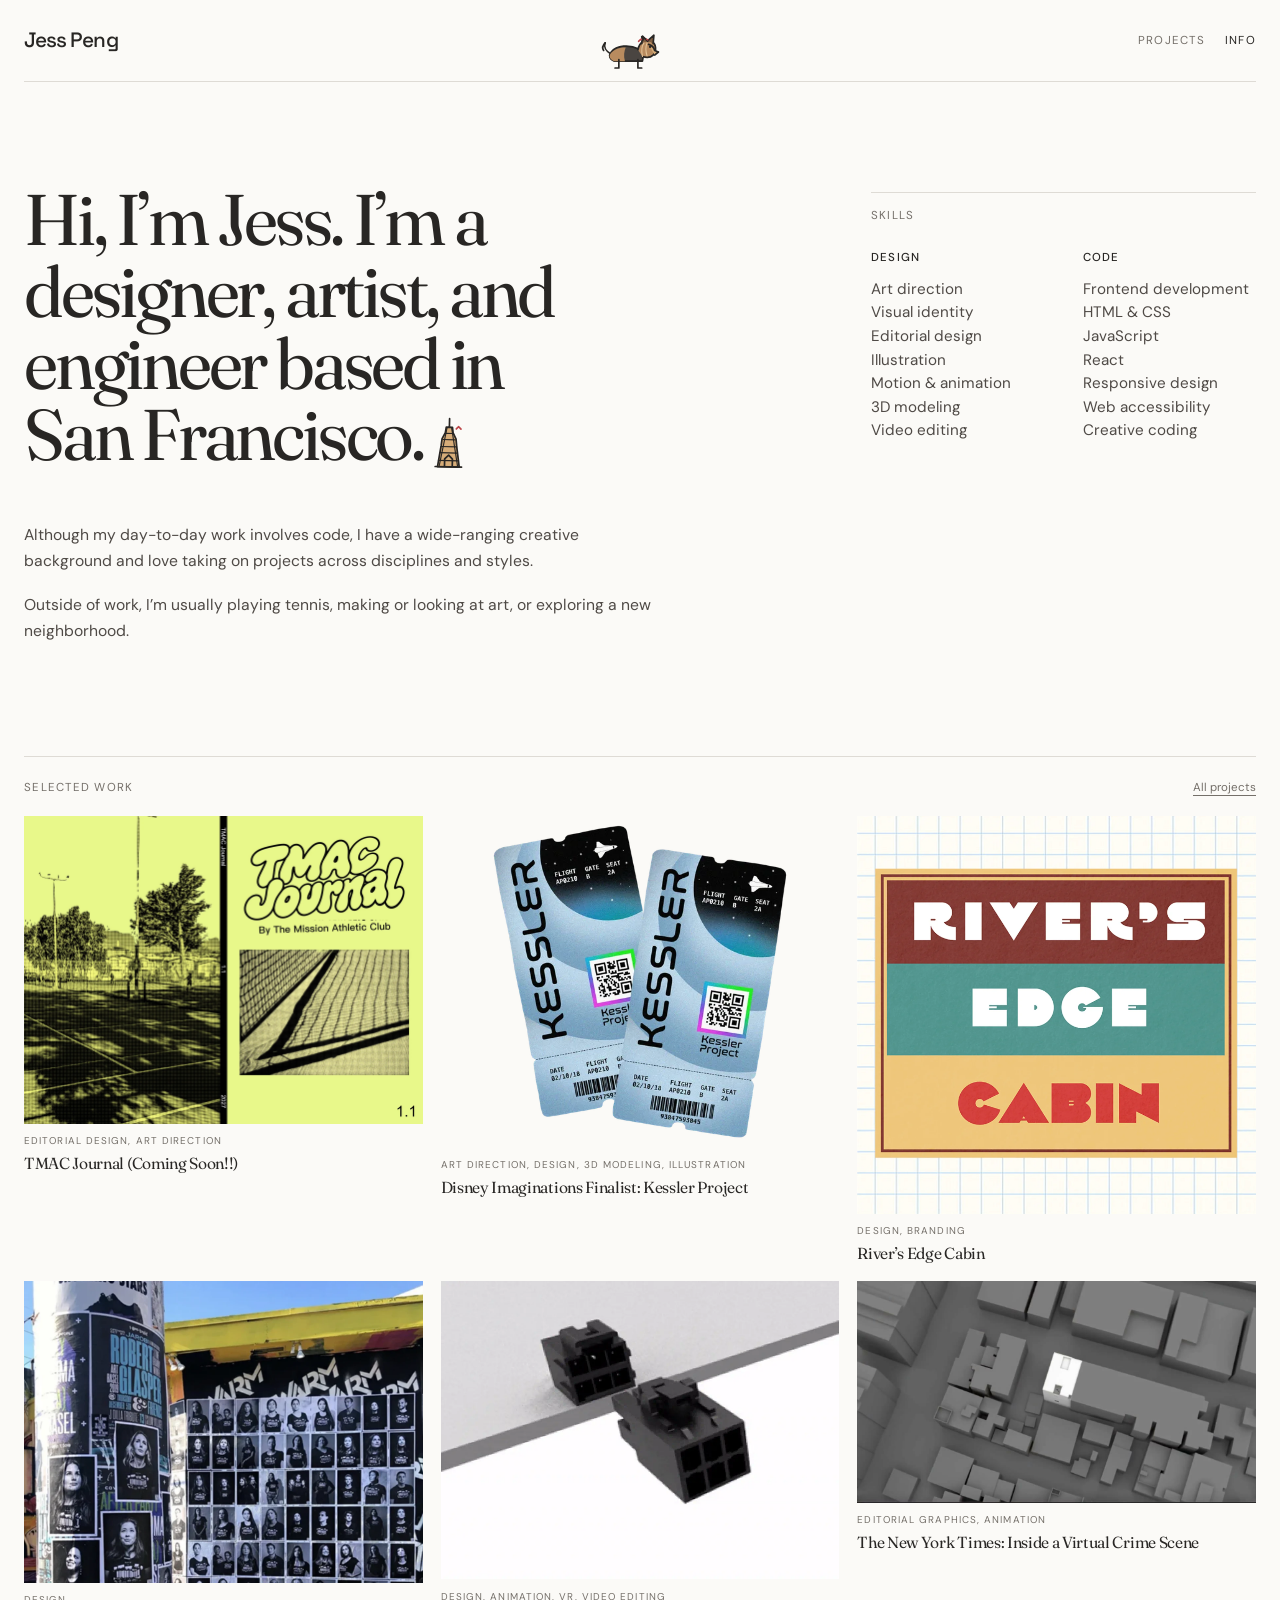
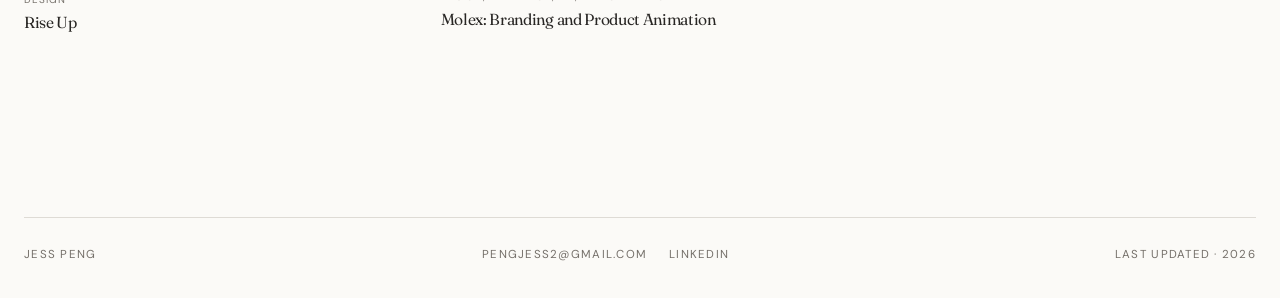
==== about/index.html @ 022e7a2c "Refine Yorkie motion and bio details" ====
<!doctype html>
<html lang="en">
  <head>
    <meta charset="UTF-8" />
    <meta name="viewport" content="width=device-width, initial-scale=1" />
    <meta name="description" content="A little more context on Jess Peng’s multidisciplinary design practice." />
    <meta name="theme-color" content="#fbfaf7" />
    <title>Info — Jess Peng</title>
    <link rel="preconnect" href="https://fonts.googleapis.com" />
    <link rel="preconnect" href="https://fonts.gstatic.com" crossorigin />
    <link
      href="https://fonts.googleapis.com/css2?family=DM+Sans:wght@400;500&amp;family=Fraunces:opsz,wght@9..144,300..600&amp;family=Space+Grotesk:wght@400;500&amp;display=swap"
      rel="stylesheet"
    />
    <link rel="stylesheet" href="../styles.css?v=4" />
    <script src="../script.js?v=12" defer></script>
  </head>
  <body class="about-page">
    <header class="site-header shell">
      <a class="wordmark" href="../" aria-label="Jess Peng, home">Jess Peng</a>
      <nav class="site-nav" aria-label="Primary navigation">
        <a href="../">Projects</a>
        <a href="./" aria-current="page">Info</a>
      </nav>
    </header>

    <main class="about-main shell">
      <section class="about-hero">
        <div class="about-copy">
          <h1>
            Hi, I’m Jess. I’m a designer, artist, and engineer based in
            <span class="location-lockup">San Francisco.<svg class="sf-tower-doodle" aria-hidden="true" viewBox="0 0 42 72" xmlns="http://www.w3.org/2000/svg">
              <g fill="none" stroke="#282624" stroke-width="2.2" stroke-linecap="round" stroke-linejoin="round">
                <path d="M21 2v10M17 13l-1 7-4 8-1 9-4 27h28l-4-27-1-9-4-8-1-7Z" fill="#d7ad79" />
                <path d="M16 21h10M13 29h16M11 38h20M10 46h22M8 56h26" stroke-width="1.45" />
                <path d="M18 14 9 64M24 14l9 50" stroke-width="1.45" />
                <path d="M16 63v-9l5-5 5 5v9" />
                <path d="M4 64h34" />
                <path d="m30 15 3-3 3 3" stroke="#bd4649" />
              </g>
            </svg></span>
          </h1>
          <div class="about-bio">
            <p>Although my day-to-day work involves code, I have a wide-ranging creative background and love taking on projects across disciplines and styles.</p>
            <p>Outside of work, I’m usually playing tennis, making or looking at art, or exploring a new neighborhood.</p>
          </div>
        </div>

        <aside class="about-skills" aria-labelledby="skills-title">
          <p class="eyebrow" id="skills-title">Skills</p>
          <div class="about-skills-grid">
            <section class="about-skill-group">
              <h2>Design</h2>
              <ul>
                <li>Art direction</li>
                <li>Visual identity</li>
                <li>Editorial design</li>
                <li>Illustration</li>
                <li>Motion &amp; animation</li>
                <li>3D modeling</li>
                <li>Video editing</li>
              </ul>
            </section>
            <section class="about-skill-group">
              <h2>Code</h2>
              <ul>
                <li>Frontend development</li>
                <li>HTML &amp; CSS</li>
                <li>JavaScript</li>
                <li>React</li>
                <li>Responsive design</li>
                <li>Web accessibility</li>
                <li>Creative coding</li>
              </ul>
            </section>
          </div>
        </aside>
      </section>

      <section class="more-work" aria-labelledby="selected-work-title">
        <div class="more-work-header">
          <p class="eyebrow" id="selected-work-title">Selected work</p>
          <a class="more-work-all" href="../">All projects</a>
        </div>
        <div class="project-grid project-grid-compact" data-project-grid data-base="../"></div>
      </section>
    </main>

    <footer class="site-footer shell">
      <p>Jess Peng</p>
      <nav aria-label="Contact links">
        <a href="mailto:pengjess2@gmail.com">pengjess2@gmail.com</a>
        <a href="https://www.linkedin.com/in/jess-peng" target="_blank" rel="noopener noreferrer">LinkedIn</a>
      </nav>
      <p class="updated">Last updated · <span id="last-updated">2026</span></p>
    </footer>
  </body>
</html>
---- styles.css ----
:root {
  --paper: #fbfaf7;
  --ink: #282624;
  --muted: #746f69;
  --line: #dedbd5;
  --red: #bd4649;
  --serif: "Fraunces", Georgia, serif;
  --sans: "DM Sans", Arial, sans-serif;
}

* { box-sizing: border-box; }

html { background: var(--paper); }

body {
  margin: 0;
  color: var(--ink);
  background: var(--paper);
  font-family: var(--sans);
  font-size: 16px;
  line-height: 1.5;
  -webkit-font-smoothing: antialiased;
}

a { color: inherit; }

.shell {
  width: min(100% - 48px, 1320px);
  margin-inline: auto;
}

.project-page .shell {
  width: min(100% - clamp(48px, 8vw, 112px), 1240px);
}

.site-header {
  min-height: 82px;
  display: flex;
  align-items: center;
  justify-content: flex-start;
  border-bottom: 1px solid var(--line);
}

.wordmark {
  display: inline-block;
  font-family: "Space Grotesk", var(--sans);
  font-size: 1.3rem;
  font-weight: 500;
  letter-spacing: -.045em;
  line-height: 1;
  text-decoration: none;
  transition: letter-spacing 280ms ease, transform 280ms ease;
}

.wordmark:hover,
.wordmark:focus-visible {
  letter-spacing: -.015em;
  transform: translateX(2px);
}

.section-label,
.eyebrow,
.project-type,
.site-footer {
  color: var(--muted);
  font-size: .72rem;
  letter-spacing: .11em;
  text-transform: uppercase;
}

.site-nav {
  display: flex;
  align-items: center;
  gap: 20px;
  flex: 0 0 auto;
}

.header-pup-track {
  position: relative;
  align-self: stretch;
  flex: 1 1 auto;
  min-width: 54px;
  margin-inline: 18px;
  overflow: hidden;
  pointer-events: none;
}

.header-pup {
  --pup-x: 0px;
  position: absolute;
  bottom: 5px;
  left: 0;
  width: 64px;
  height: 48px;
  transform: translate3d(var(--pup-x), 0, 0);
  transition: transform 860ms cubic-bezier(.22, .72, .26, 1);
  will-change: transform;
}

.header-pup-svg {
  display: block;
  width: 100%;
  height: 100%;
  overflow: visible;
  transform: scaleX(var(--pup-direction, 1));
  transform-origin: center;
  transition: transform 160ms ease;
}

.header-pup.is-walking .header-pup-svg {
  animation: pup-bob 150ms ease-in-out infinite alternate;
}

.header-pup.is-walking .pup-leg-front { animation: pup-step 105ms ease-in-out infinite alternate; }
.header-pup.is-walking .pup-leg-back { animation: pup-step 105ms ease-in-out infinite alternate-reverse; }

@keyframes pup-bob {
  from { translate: 0 0; }
  to { translate: 0 -2px; }
}

@keyframes pup-step {
  from { transform: rotate(-7deg); }
  to { transform: rotate(8deg); }
}

.site-nav a {
  color: var(--muted);
  font-size: .72rem;
  letter-spacing: .11em;
  text-decoration: none;
  text-transform: uppercase;
  transition: color 180ms ease;
}

.site-nav a:hover,
.site-nav a:focus-visible,
.site-nav a[aria-current="page"] { color: var(--ink); }

.page-intro {
  padding: 48px 0 20px;
}

.eyebrow { margin: 0; }

.project-grid {
  display: grid;
  grid-template-columns: repeat(auto-fit, minmax(min(100%, 320px), 1fr));
  gap: 26px;
  align-items: start;
}

.project-card {
  display: block;
  min-width: 0;
  text-decoration: none;
}

.project-card:focus-visible {
  outline: 2px solid var(--red);
  outline-offset: 6px;
}

.project-visual {
  overflow: hidden;
}

.project-visual svg,
.project-video,
.project-image {
  display: block;
  width: 100%;
  height: 100%;
}

.project-video,
.project-image { height: auto; object-fit: cover; }

.project-copy { padding-top: 14px; }

.project-type { margin: 0 0 6px; }

.project-copy h2 {
  margin: 0;
  font-family: var(--serif);
  font-size: clamp(1.25rem, 1.5vw, 1.5rem);
  font-weight: 400;
  font-variation-settings: "opsz" 44, "wght" 380;
  line-height: 1.1;
  letter-spacing: -.02em;
  transition: font-variation-settings 400ms cubic-bezier(.2, .8, .2, 1), letter-spacing 400ms ease;
}

.project-card-link:hover .project-copy h2,
.project-card-link:focus-visible .project-copy h2 {
  font-variation-settings: "opsz" 100, "wght" 500;
  letter-spacing: -.01em;
}

.nyt-card .project-image {
  filter: saturate(.82);
  transition: filter 300ms ease, transform 500ms cubic-bezier(.2, .8, .2, 1);
}

.nyt-card:hover .project-image {
  filter: saturate(1);
  transform: scale(1.018);
}

.kessler-card .project-image {
  object-fit: contain;
  filter: saturate(.9);
  transition: filter 300ms ease, transform 500ms cubic-bezier(.2, .8, .2, 1);
}

.kessler-card:hover .project-image {
  filter: saturate(1);
  transform: scale(1.018);
}

.rivers-edge-card .project-image,
.tmac-card .project-image { transition: transform 500ms cubic-bezier(.2, .8, .2, 1); }

.rivers-edge-card:hover .project-image { transform: scale(1.012); }

.back-link {
  display: inline-block;
  margin: 34px 0 52px;
  color: var(--muted);
  font-size: .78rem;
  text-decoration: none;
}

.back-link:hover { color: var(--red); }

.back-link-compact { margin: 24px 0 32px; }

.case-intro {
  display: grid;
  grid-template-columns: minmax(0, 2fr) minmax(220px, 1fr);
  gap: clamp(28px, 6vw, 84px);
  align-items: start;
  max-width: 1120px;
  margin-bottom: 28px;
}

.case-intro-simple {
  grid-template-columns: 1fr;
  max-width: 920px;
}

.case-intro-compact {
  grid-template-columns: minmax(240px, .8fr) minmax(0, 1.2fr);
  gap: clamp(28px, 4vw, 64px);
  max-width: none;
  margin-bottom: 18px;
}

.case-intro-compact .case-details {
  display: grid;
  grid-template-columns: minmax(0, 1fr) auto;
  gap: clamp(24px, 4vw, 64px);
  align-items: start;
}

.case-intro-compact .case-meta { margin-top: 0; }

.case-intro .eyebrow { margin-bottom: 14px; }

.case-intro h1 {
  max-width: 30ch;
  margin: 0;
  font-family: var(--serif);
  font-size: 1rem;
  font-weight: 400;
  font-variation-settings: "opsz" 48, "wght" 380;
  letter-spacing: -.02em;
  line-height: 1.15;
  transition: font-variation-settings 500ms cubic-bezier(.2, .8, .2, 1), letter-spacing 500ms ease;
}

.case-intro:hover h1 {
  font-variation-settings: "opsz" 100, "wght" 480;
  letter-spacing: -.01em;
}

.case-summary {
  margin: 0;
  color: #5e5954;
  font-size: 1rem;
  line-height: 1.55;
}

.case-summary-group {
  display: grid;
  gap: 11px;
}

.case-summary-group p { margin: 0; }

.case-meta {
  display: flex;
  gap: 32px;
  margin: 20px 0 0;
}

.case-meta div { display: grid; gap: 3px; }

.case-meta dt {
  color: var(--muted);
  font-size: .66rem;
  letter-spacing: .1em;
  text-transform: uppercase;
}

.case-meta dd { margin: 0; font-size: .86rem; }

.case-hero {
  margin: 0;
  overflow: hidden;
  border: 1px solid var(--line);
  border-radius: 0;
}

.case-hero img,
.case-media img,
.case-media video {
  display: block;
  width: 100%;
  height: 100%;
  object-fit: cover;
}

.case-contribution,
.case-tools {
  color: #5e5954;
  font-size: .82rem;
  line-height: 1.5;
}

.case-contribution span {
  color: var(--ink);
  font-weight: 500;
  text-decoration: underline;
  text-underline-offset: 4px;
}

.case-tools span {
  margin-right: 10px;
  color: var(--ink);
  font-size: inherit;
  font-weight: 500;
}

.external-link {
  font-size: .82rem;
  font-weight: 500;
  text-underline-offset: 5px;
}

.case-media-grid {
  display: grid;
  grid-template-columns: 1.4fr .6fr;
  gap: 18px;
}

.case-hero + .case-media-grid { margin-top: 18px; }
.case-hero + .case-gallery { margin-top: 18px; }

.case-gallery {
  display: grid;
  grid-template-columns: repeat(12, minmax(0, 1fr));
  gap: 14px;
}

.case-media {
  min-height: 280px;
  margin: 0;
  overflow: hidden;
  border: 1px solid var(--line);
  border-radius: 0;
  background: #ececeb;
}

.case-media-wide { grid-column: 1 / -1; aspect-ratio: 16 / 7; }
.case-media-animation { aspect-ratio: 16 / 9; }
.case-media-scene { aspect-ratio: 4 / 3; }
.case-media-scene-wide { grid-column: 1 / -1; aspect-ratio: 4 / 3; }
.case-media-portrait { aspect-ratio: 3 / 4; }
.case-gallery-item { grid-column: span 6; min-height: 0; aspect-ratio: 4 / 3; }
.case-gallery-ticket,
.case-gallery-stars { grid-column: span 6; aspect-ratio: 4 / 3; }
.case-gallery-wide { grid-column: 1 / -1; aspect-ratio: 16 / 9; }
.case-gallery-ticket,
.case-gallery-stars { border-color: transparent; background: transparent; }
.case-gallery-ticket img,
.case-gallery-stars img { object-fit: contain; padding: clamp(12px, 2vw, 28px); }

.river-gallery .case-media {
  min-height: 0;
  aspect-ratio: auto;
  border-color: transparent;
  background: transparent;
}

.river-gallery .case-media img {
  height: auto;
  object-fit: contain;
}

.river-gallery .river-gallery-wide { grid-column: 1 / -1; }

.rise-up-gallery .case-media {
  min-height: 0;
  aspect-ratio: auto;
}

.rise-up-gallery .case-media img {
  height: auto;
  object-fit: contain;
}

.rise-up-gallery .rise-up-art { grid-column: span 5; }
.rise-up-gallery .rise-up-street { grid-column: span 7; }
.rise-up-gallery .rise-up-half {
  grid-column: span 6;
  aspect-ratio: 16 / 9;
}

.rise-up-gallery .rise-up-half img {
  height: 100%;
  object-fit: cover;
}
.rise-up-gallery .rise-up-wide { grid-column: 1 / -1; }

.molex-gallery .case-media {
  min-height: 0;
  align-self: start;
  aspect-ratio: auto;
  background: transparent;
}

.molex-gallery .case-media img,
.molex-gallery .case-media video {
  height: auto;
  object-fit: contain;
}

.molex-gallery .molex-wide { grid-column: 1 / -1; }
.molex-gallery .molex-card { grid-column: span 5; }
.molex-gallery .molex-datasheet { grid-column: span 7; }

.more-work {
  margin-top: clamp(68px, 9vw, 112px);
  padding-top: 22px;
  border-top: 1px solid var(--line);
}

.more-work-header {
  display: flex;
  align-items: baseline;
  justify-content: space-between;
  gap: 24px;
  margin-bottom: 20px;
}

.more-work-all {
  color: var(--muted);
  font-size: .72rem;
  text-underline-offset: 4px;
}

.project-grid-compact {
  grid-template-columns: repeat(3, minmax(0, 1fr));
  gap: 18px;
}

.project-grid-compact .project-copy { padding-top: 10px; }
.project-grid-compact .project-type { margin-bottom: 5px; font-size: .62rem; }

.project-grid-compact .project-copy h2 {
  font-size: clamp(1rem, 1.25vw, 1.2rem);
  line-height: 1.15;
}

.about-main {
  min-height: calc(100svh - 180px);
  padding-block: clamp(56px, 8vw, 112px);
}

.about-hero {
  width: 100%;
  display: grid;
  grid-template-columns: minmax(0, 1.45fr) minmax(350px, .75fr);
  align-items: start;
  gap: clamp(56px, 8vw, 128px);
}

.about-copy h1 {
  max-width: 14ch;
  margin: 0;
  font-family: var(--serif);
  font-size: clamp(3.2rem, 5.6vw, 5.8rem);
  font-weight: 400;
  letter-spacing: -.045em;
  line-height: 1;
}

.location-lockup {
  display: inline-flex;
  align-items: flex-end;
  gap: .12em;
  white-space: nowrap;
}

.sf-tower-doodle {
  width: .5em;
  height: .78em;
  flex: 0 0 auto;
  overflow: visible;
  transform: translateY(.03em) rotate(1.5deg);
}

.about-bio {
  max-width: 58ch;
  margin-top: clamp(34px, 4vw, 52px);
  color: #4f4a46;
  font-size: clamp(.98rem, 1.15vw, 1.08rem);
  line-height: 1.65;
}

.about-bio p { margin: 0; }
.about-bio p + p { margin-top: 18px; }

.about-skills {
  padding-top: 8px;
}

.about-skills > .eyebrow {
  margin: 0 0 24px;
  padding-top: 14px;
  border-top: 1px solid var(--line);
}

.about-skills-grid {
  display: grid;
  grid-template-columns: repeat(2, minmax(0, 1fr));
  gap: clamp(24px, 3vw, 44px);
}

.about-skill-group h2 {
  margin: 0 0 12px;
  font-family: var(--sans);
  font-size: .72rem;
  font-weight: 500;
  letter-spacing: .11em;
  text-transform: uppercase;
}

.about-skill-group ul {
  margin: 0;
  padding: 0;
  list-style: none;
  color: #4f4a46;
  font-size: .95rem;
  line-height: 1.55;
}

.site-footer {
  display: grid;
  grid-template-columns: auto 1fr auto;
  align-items: center;
  gap: 24px;
  margin-top: 84px;
  padding: 28px 0 34px;
  border-top: 1px solid var(--line);
}

.site-footer p { margin: 0; }
.site-footer nav { display: flex; gap: 22px; justify-self: center; }
.site-footer a { text-decoration: none; }
.site-footer a:hover { color: var(--red); }
.updated { justify-self: end; white-space: nowrap; }

@media (min-width: 1100px) {
  .project-grid { grid-template-columns: repeat(3, minmax(0, 1fr)); }
}

@media (max-width: 1099px) and (min-width: 700px) {
  .project-grid { grid-template-columns: repeat(2, minmax(0, 1fr)); }
}

@media (max-width: 900px) {
  .about-hero { grid-template-columns: 1fr; }
  .about-copy h1 { max-width: 15ch; }
  .about-skills { max-width: 560px; }
}

@media (max-width: 699px) {
  .shell { width: min(100% - 28px, 1320px); }
  .project-page .shell { width: min(100% - 28px, 1240px); }
  .site-header { min-height: 66px; }
  .site-nav { gap: 14px; }
  .header-pup-track {
    min-width: 38px;
    margin-inline: 10px;
  }
  .header-pup {
    bottom: 3px;
    width: 50px;
    height: 40px;
  }
  .page-intro { padding-top: 34px; }
  .project-grid { grid-template-columns: 1fr; gap: 34px; }
  .project-grid-compact { gap: 30px; }
  .project-copy { padding-top: 16px; }
  .site-footer {
    grid-template-columns: 1fr;
    margin-top: 56px;
    row-gap: 14px;
  }
  .site-footer nav { justify-self: start; flex-wrap: wrap; gap: 12px 18px; }
  .updated { grid-column: 1; justify-self: start; }

  .back-link { margin: 26px 0 38px; }
  .case-intro { grid-template-columns: 1fr; gap: 24px; margin-bottom: 24px; }
  .case-intro-compact .case-details { grid-template-columns: 1fr; gap: 16px; }
  .case-media-grid { grid-template-columns: 1fr; }
  .case-gallery { grid-template-columns: 1fr; }
  .case-gallery-item,
  .case-gallery-ticket,
  .case-gallery-stars,
  .case-gallery-wide { grid-column: 1; }
  .rise-up-gallery .rise-up-art,
  .rise-up-gallery .rise-up-street,
  .rise-up-gallery .rise-up-half,
  .rise-up-gallery .rise-up-wide { grid-column: 1; }
  .molex-gallery .molex-wide,
  .molex-gallery .molex-card,
  .molex-gallery .molex-datasheet { grid-column: 1; }
  .case-gallery-ticket,
  .case-gallery-stars { aspect-ratio: 4 / 3; }
  .case-gallery-wide { aspect-ratio: 16 / 9; }
  .case-media-wide { grid-column: auto; aspect-ratio: 16 / 9; }
  .case-media-animation { aspect-ratio: 16 / 9; }
  .case-media-scene { aspect-ratio: 4 / 3; }
  .case-media-scene-wide { grid-column: auto; aspect-ratio: 4 / 3; }
  .case-media-portrait { aspect-ratio: 3 / 4; }

  .about-main { padding-block: 48px 72px; }
  .about-copy h1 {
    max-width: none;
    font-size: clamp(2.75rem, 12vw, 4.4rem);
    line-height: 1;
  }
  .about-bio { margin-top: 28px; }
  .about-skills { padding-top: 4px; }
  .about-skills-grid { gap: 24px; }
  .about-skill-group ul { font-size: .9rem; }
}

@media (prefers-reduced-motion: reduce) {
  *, *::before, *::after {
    scroll-behavior: auto !important;
    transition-duration: .01ms !important;
    animation-duration: .01ms !important;
    animation-iteration-count: 1 !important;
  }

  .header-pup,
  .header-pup-svg {
    transition: none;
  }

  .header-pup.is-walking .header-pup-svg,
  .header-pup.is-walking .pup-leg-front,
  .header-pup.is-walking .pup-leg-back {
    animation: none;
  }
}
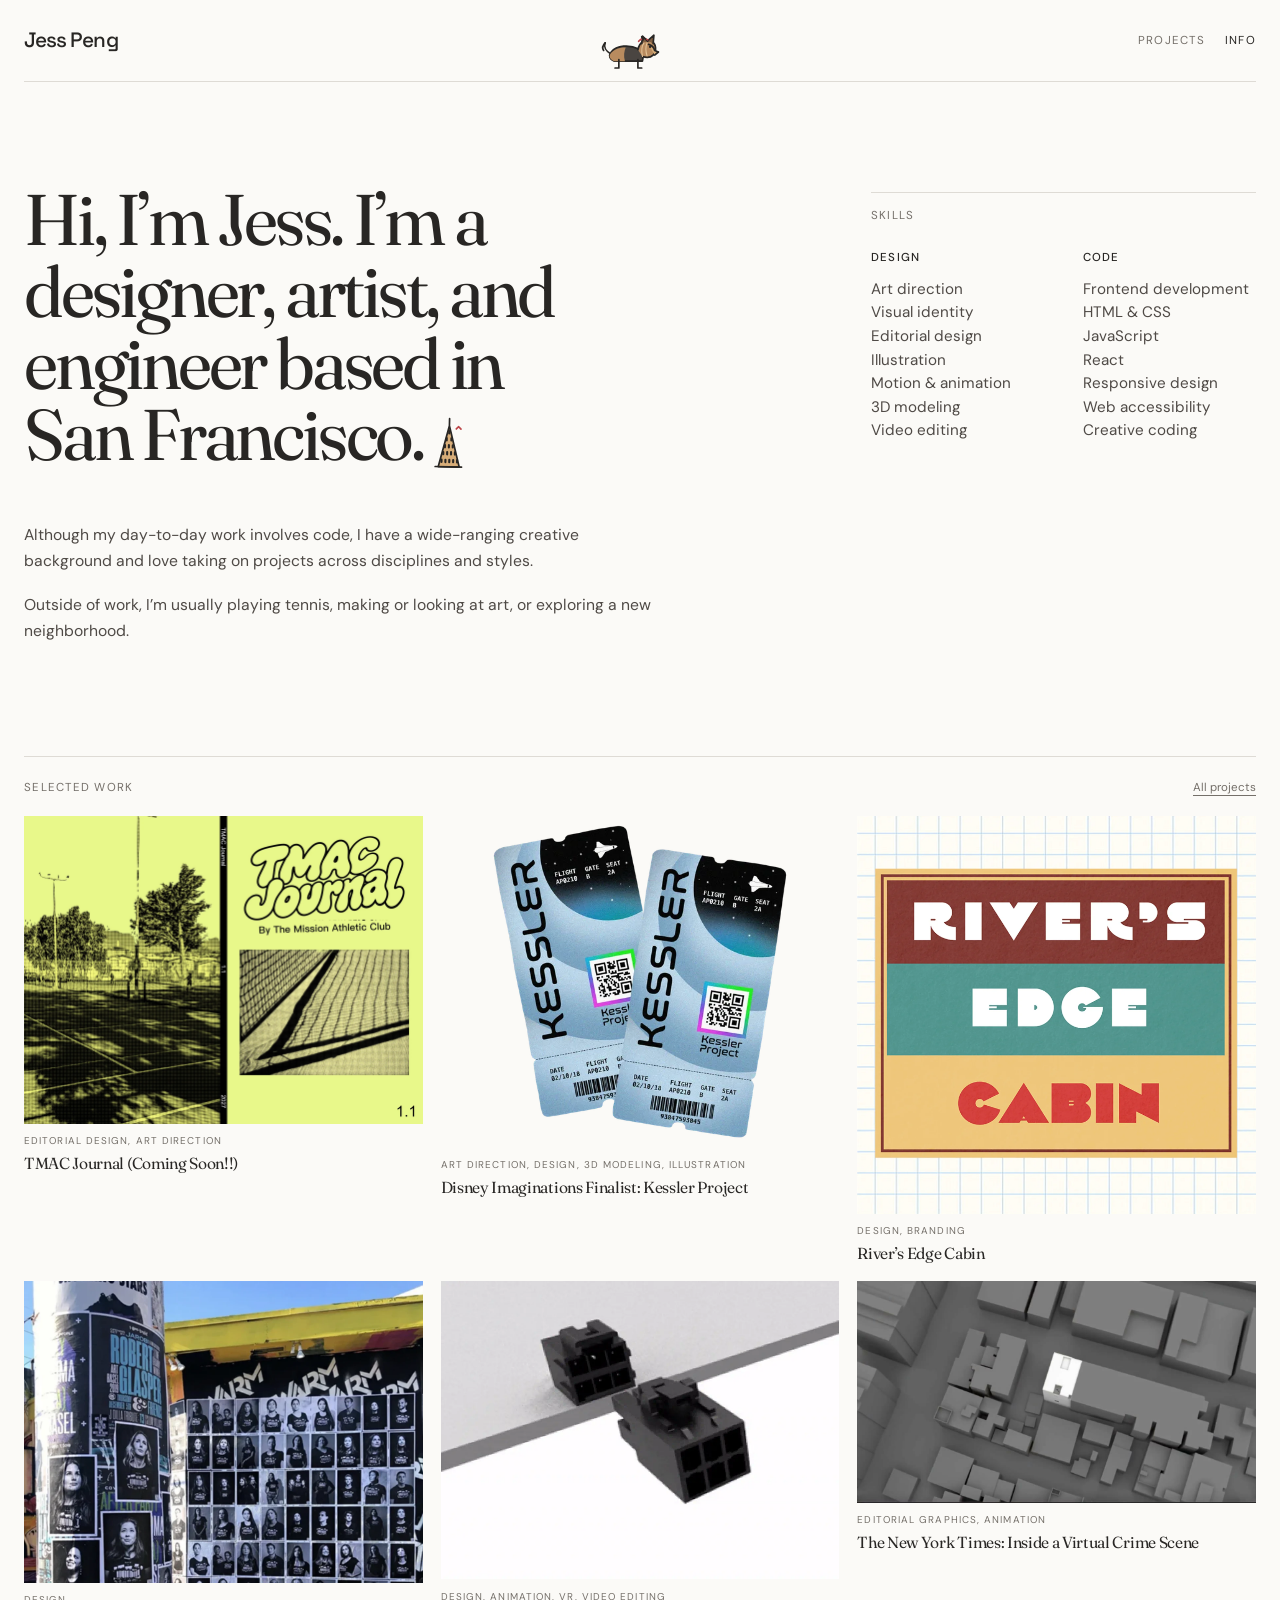
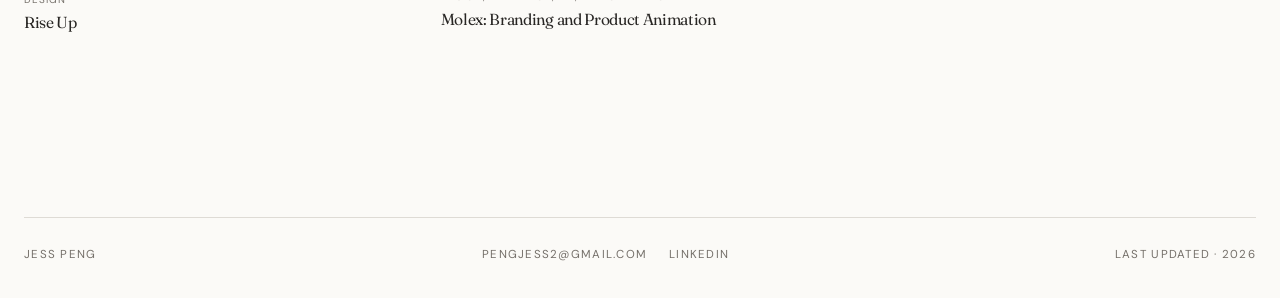
==== commit fe8e7ae4: "Simplify San Francisco tower doodle" ====
--- a/about/index.html
+++ b/about/index.html
@@ -31,10 +31,8 @@
             Hi, I’m Jess. I’m a designer, artist, and engineer based in
             <span class="location-lockup">San Francisco.<svg class="sf-tower-doodle" aria-hidden="true" viewBox="0 0 42 72" xmlns="http://www.w3.org/2000/svg">
               <g fill="none" stroke="#282624" stroke-width="2.2" stroke-linecap="round" stroke-linejoin="round">
-                <path d="M21 2v10M17 13l-1 7-4 8-1 9-4 27h28l-4-27-1-9-4-8-1-7Z" fill="#d7ad79" />
-                <path d="M16 21h10M13 29h16M11 38h20M10 46h22M8 56h26" stroke-width="1.45" />
-                <path d="M18 14 9 64M24 14l9 50" stroke-width="1.45" />
-                <path d="M16 63v-9l5-5 5 5v9" />
+                <path d="M21 2v10M21 11 8 64h27L21 11Z" fill="#d7ad79" />
+                <path d="M21 18v3M18 27v3M24 27v3M16 36v3M21 36v3M26 36v3M14 45v3M19 45v3M24 45v3M29 45v3M12 55v3M17 55v3M22 55v3M27 55v3M32 55v3" stroke-width="2.7" />
                 <path d="M4 64h34" />
                 <path d="m30 15 3-3 3 3" stroke="#bd4649" />
               </g>
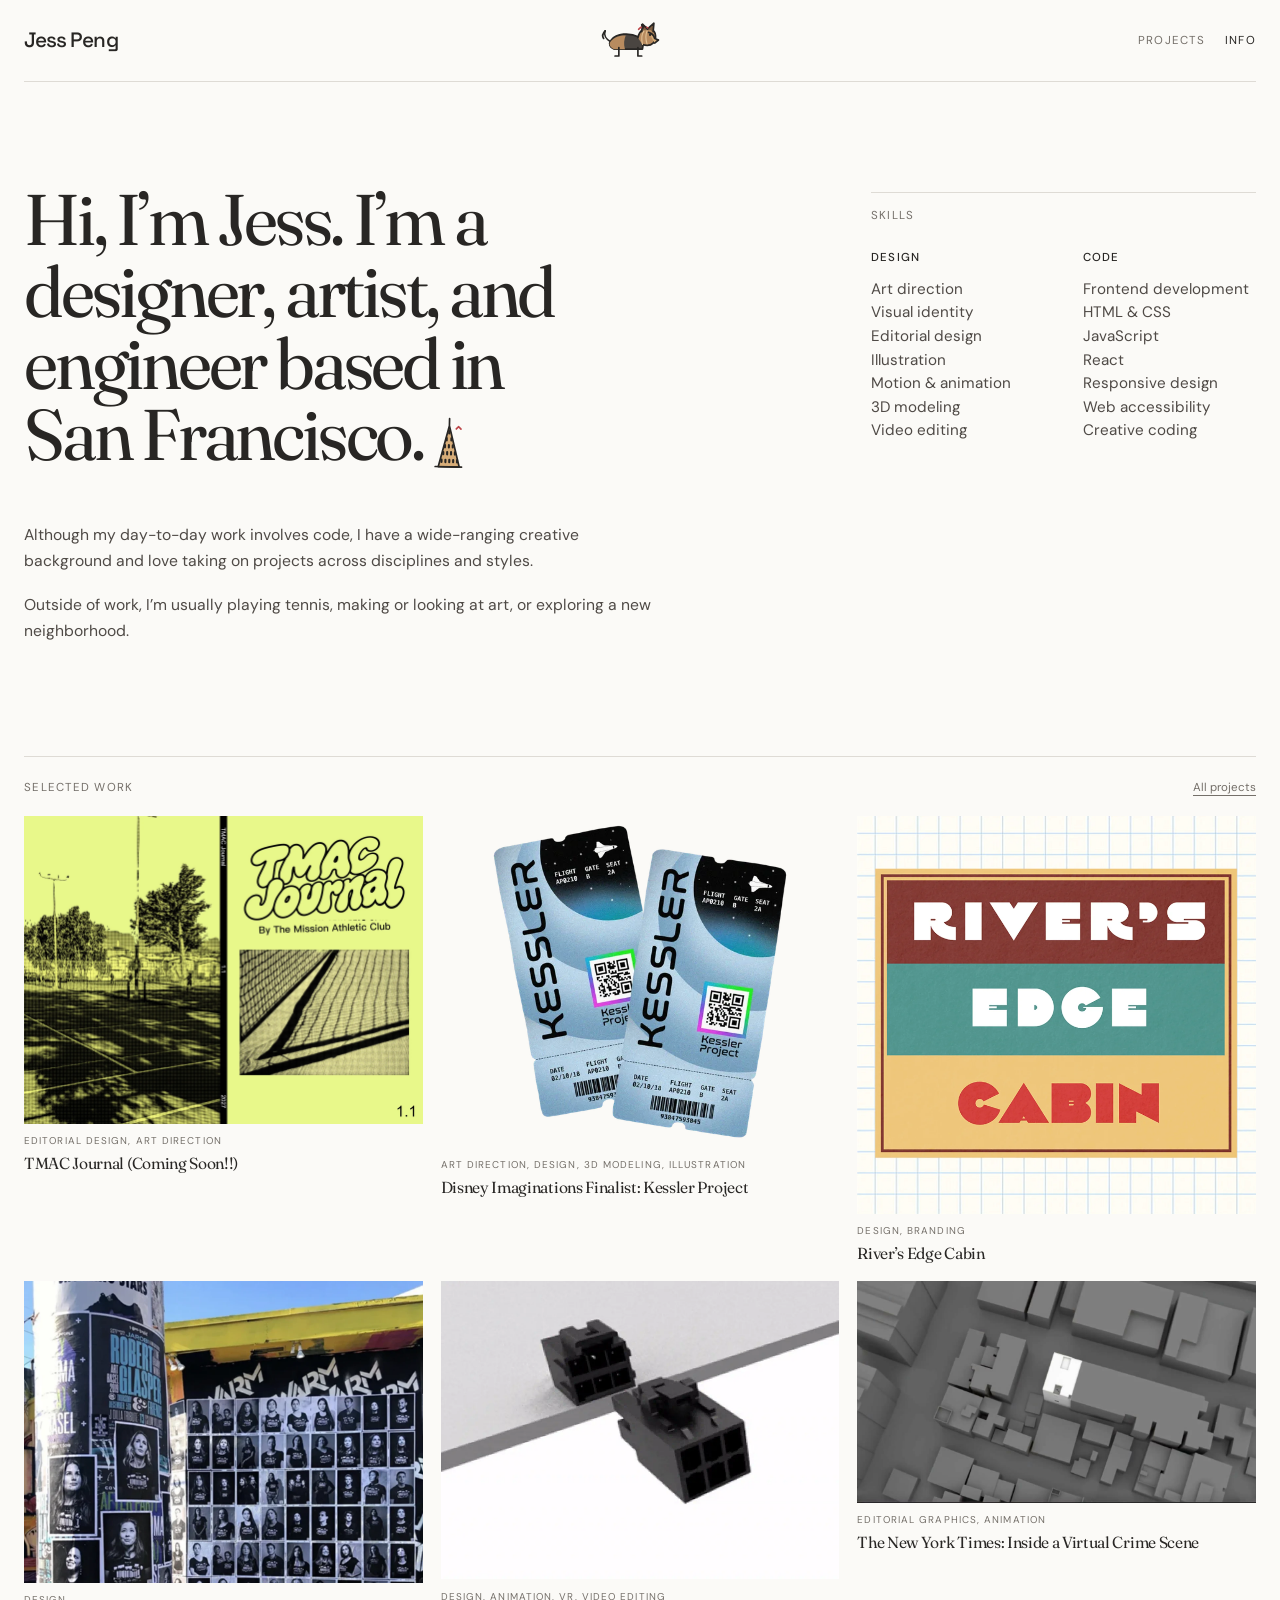
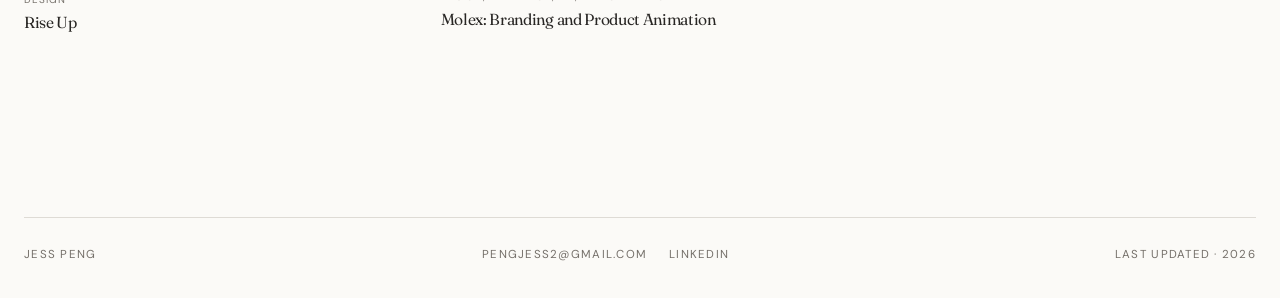
==== commit 8d7edf1c: "Center Yorkie in site header" ====
--- a/about/index.html
+++ b/about/index.html
@@ -12,7 +12,7 @@
       href="https://fonts.googleapis.com/css2?family=DM+Sans:wght@400;500&amp;family=Fraunces:opsz,wght@9..144,300..600&amp;family=Space+Grotesk:wght@400;500&amp;display=swap"
       rel="stylesheet"
     />
-    <link rel="stylesheet" href="../styles.css?v=4" />
+    <link rel="stylesheet" href="../styles.css?v=5" />
     <script src="../script.js?v=12" defer></script>
   </head>
   <body class="about-page">
--- a/styles.css
+++ b/styles.css
@@ -88,7 +88,7 @@
 .header-pup {
   --pup-x: 0px;
   position: absolute;
-  bottom: 5px;
+  bottom: 17px;
   left: 0;
   width: 64px;
   height: 48px;
@@ -606,7 +606,7 @@
     margin-inline: 10px;
   }
   .header-pup {
-    bottom: 3px;
+    bottom: 15px;
     width: 50px;
     height: 40px;
   }
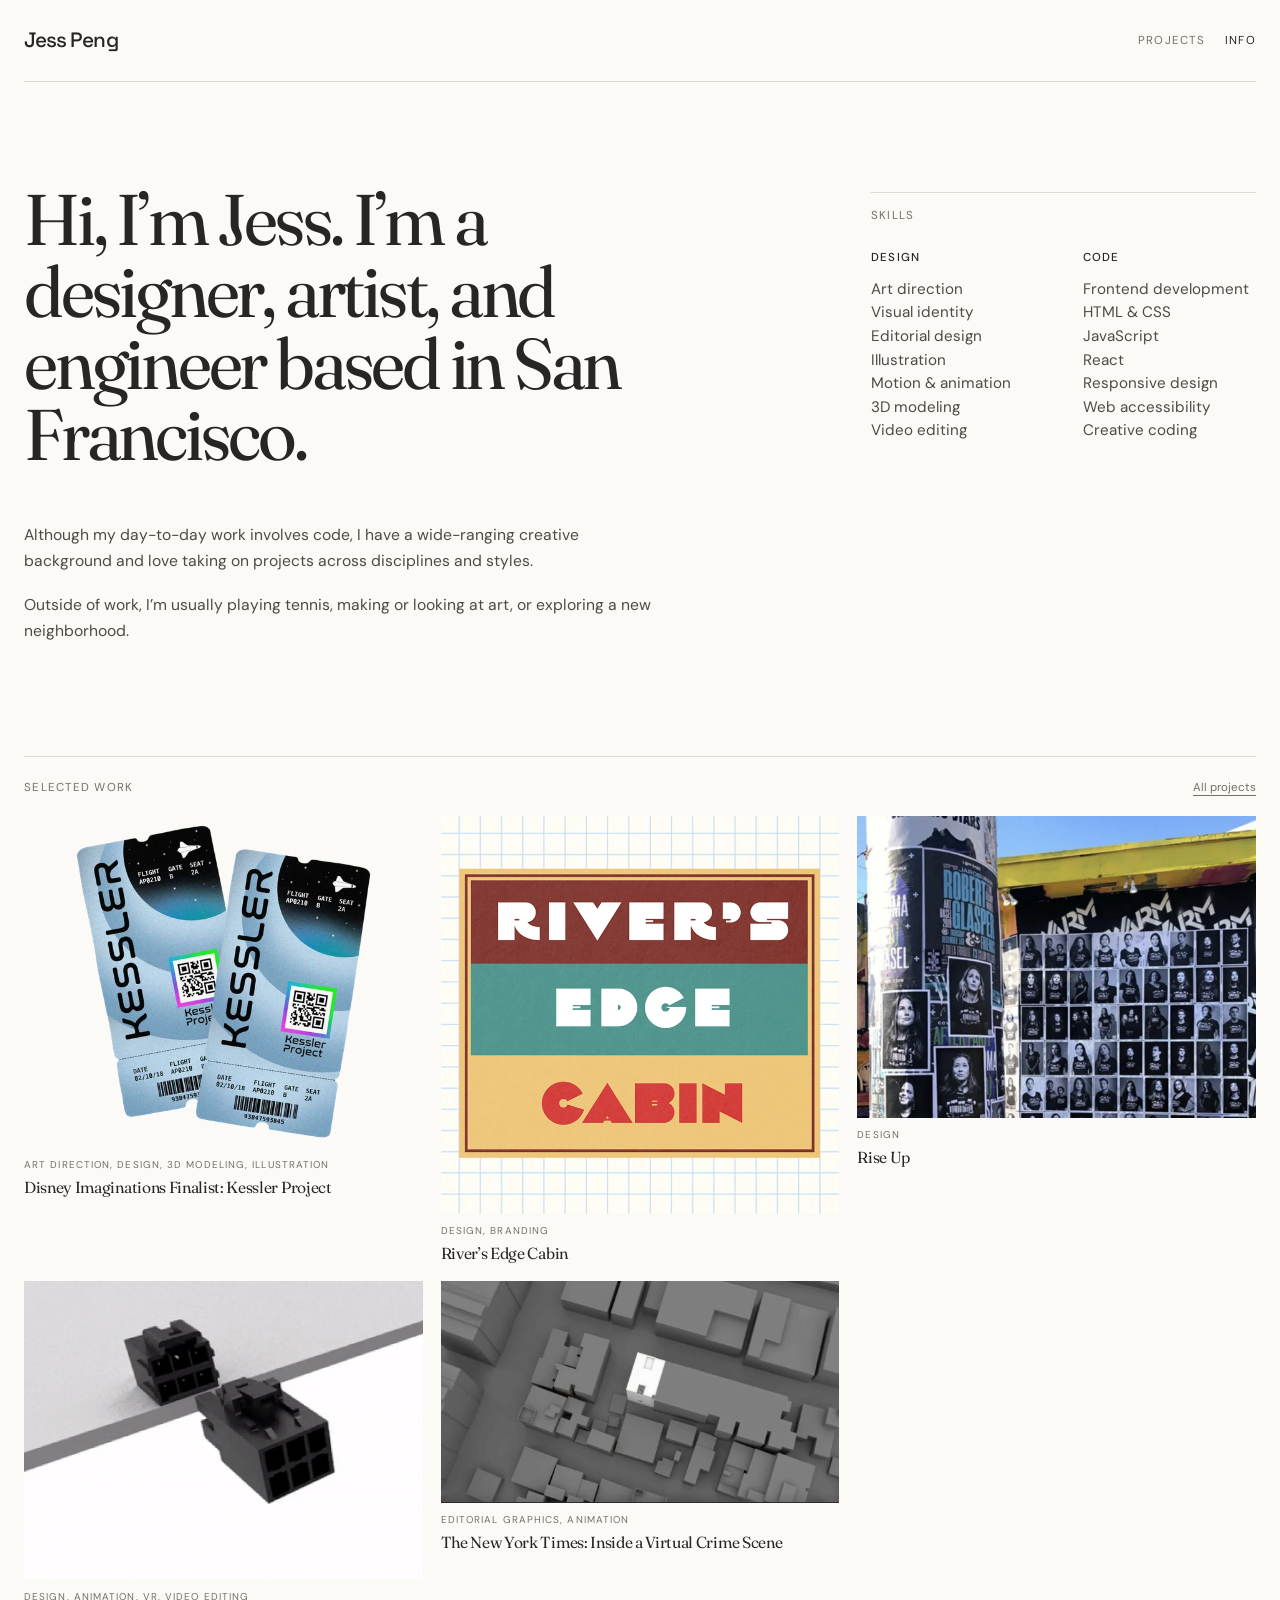
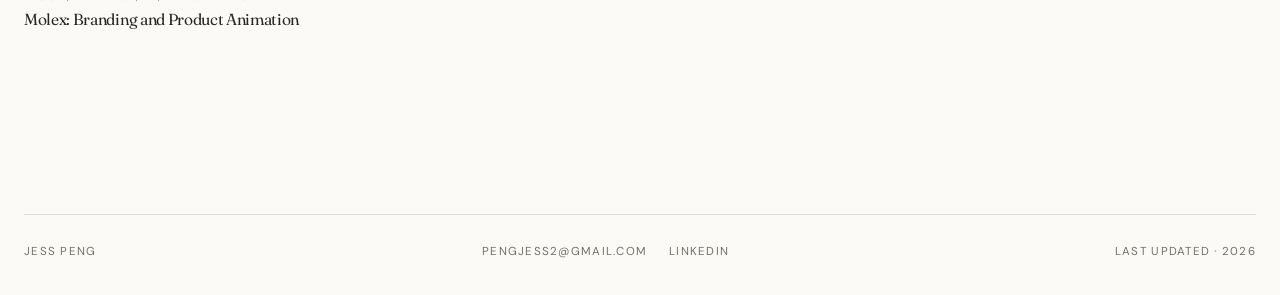
==== commit c46b850a: "Remove decorative illustrations and TMAC entry" ====
--- a/about/index.html
+++ b/about/index.html
@@ -12,8 +12,8 @@
       href="https://fonts.googleapis.com/css2?family=DM+Sans:wght@400;500&amp;family=Fraunces:opsz,wght@9..144,300..600&amp;family=Space+Grotesk:wght@400;500&amp;display=swap"
       rel="stylesheet"
     />
-    <link rel="stylesheet" href="../styles.css?v=5" />
-    <script src="../script.js?v=12" defer></script>
+    <link rel="stylesheet" href="../styles.css?v=6" />
+    <script src="../script.js?v=13" defer></script>
   </head>
   <body class="about-page">
     <header class="site-header shell">
@@ -27,17 +27,7 @@
     <main class="about-main shell">
       <section class="about-hero">
         <div class="about-copy">
-          <h1>
-            Hi, I’m Jess. I’m a designer, artist, and engineer based in
-            <span class="location-lockup">San Francisco.<svg class="sf-tower-doodle" aria-hidden="true" viewBox="0 0 42 72" xmlns="http://www.w3.org/2000/svg">
-              <g fill="none" stroke="#282624" stroke-width="2.2" stroke-linecap="round" stroke-linejoin="round">
-                <path d="M21 2v10M21 11 8 64h27L21 11Z" fill="#d7ad79" />
-                <path d="M21 18v3M18 27v3M24 27v3M16 36v3M21 36v3M26 36v3M14 45v3M19 45v3M24 45v3M29 45v3M12 55v3M17 55v3M22 55v3M27 55v3M32 55v3" stroke-width="2.7" />
-                <path d="M4 64h34" />
-                <path d="m30 15 3-3 3 3" stroke="#bd4649" />
-              </g>
-            </svg></span>
-          </h1>
+          <h1>Hi, I’m Jess. I’m a designer, artist, and engineer based in San Francisco.</h1>
           <div class="about-bio">
             <p>Although my day-to-day work involves code, I have a wide-ranging creative background and love taking on projects across disciplines and styles.</p>
             <p>Outside of work, I’m usually playing tennis, making or looking at art, or exploring a new neighborhood.</p>
--- a/styles.css
+++ b/styles.css
@@ -37,7 +37,7 @@
   min-height: 82px;
   display: flex;
   align-items: center;
-  justify-content: flex-start;
+  justify-content: space-between;
   border-bottom: 1px solid var(--line);
 }
 
@@ -72,56 +72,6 @@
   display: flex;
   align-items: center;
   gap: 20px;
-  flex: 0 0 auto;
-}
-
-.header-pup-track {
-  position: relative;
-  align-self: stretch;
-  flex: 1 1 auto;
-  min-width: 54px;
-  margin-inline: 18px;
-  overflow: hidden;
-  pointer-events: none;
-}
-
-.header-pup {
-  --pup-x: 0px;
-  position: absolute;
-  bottom: 17px;
-  left: 0;
-  width: 64px;
-  height: 48px;
-  transform: translate3d(var(--pup-x), 0, 0);
-  transition: transform 860ms cubic-bezier(.22, .72, .26, 1);
-  will-change: transform;
-}
-
-.header-pup-svg {
-  display: block;
-  width: 100%;
-  height: 100%;
-  overflow: visible;
-  transform: scaleX(var(--pup-direction, 1));
-  transform-origin: center;
-  transition: transform 160ms ease;
-}
-
-.header-pup.is-walking .header-pup-svg {
-  animation: pup-bob 150ms ease-in-out infinite alternate;
-}
-
-.header-pup.is-walking .pup-leg-front { animation: pup-step 105ms ease-in-out infinite alternate; }
-.header-pup.is-walking .pup-leg-back { animation: pup-step 105ms ease-in-out infinite alternate-reverse; }
-
-@keyframes pup-bob {
-  from { translate: 0 0; }
-  to { translate: 0 -2px; }
-}
-
-@keyframes pup-step {
-  from { transform: rotate(-7deg); }
-  to { transform: rotate(8deg); }
 }
 
 .site-nav a {
@@ -506,21 +456,6 @@
   line-height: 1;
 }
 
-.location-lockup {
-  display: inline-flex;
-  align-items: flex-end;
-  gap: .12em;
-  white-space: nowrap;
-}
-
-.sf-tower-doodle {
-  width: .5em;
-  height: .78em;
-  flex: 0 0 auto;
-  overflow: visible;
-  transform: translateY(.03em) rotate(1.5deg);
-}
-
 .about-bio {
   max-width: 58ch;
   margin-top: clamp(34px, 4vw, 52px);
@@ -601,15 +536,6 @@
   .project-page .shell { width: min(100% - 28px, 1240px); }
   .site-header { min-height: 66px; }
   .site-nav { gap: 14px; }
-  .header-pup-track {
-    min-width: 38px;
-    margin-inline: 10px;
-  }
-  .header-pup {
-    bottom: 15px;
-    width: 50px;
-    height: 40px;
-  }
   .page-intro { padding-top: 34px; }
   .project-grid { grid-template-columns: 1fr; gap: 34px; }
   .project-grid-compact { gap: 30px; }
@@ -667,14 +593,4 @@
     animation-iteration-count: 1 !important;
   }
 
-  .header-pup,
-  .header-pup-svg {
-    transition: none;
-  }
-
-  .header-pup.is-walking .header-pup-svg,
-  .header-pup.is-walking .pup-leg-front,
-  .header-pup.is-walking .pup-leg-back {
-    animation: none;
-  }
-}
+}
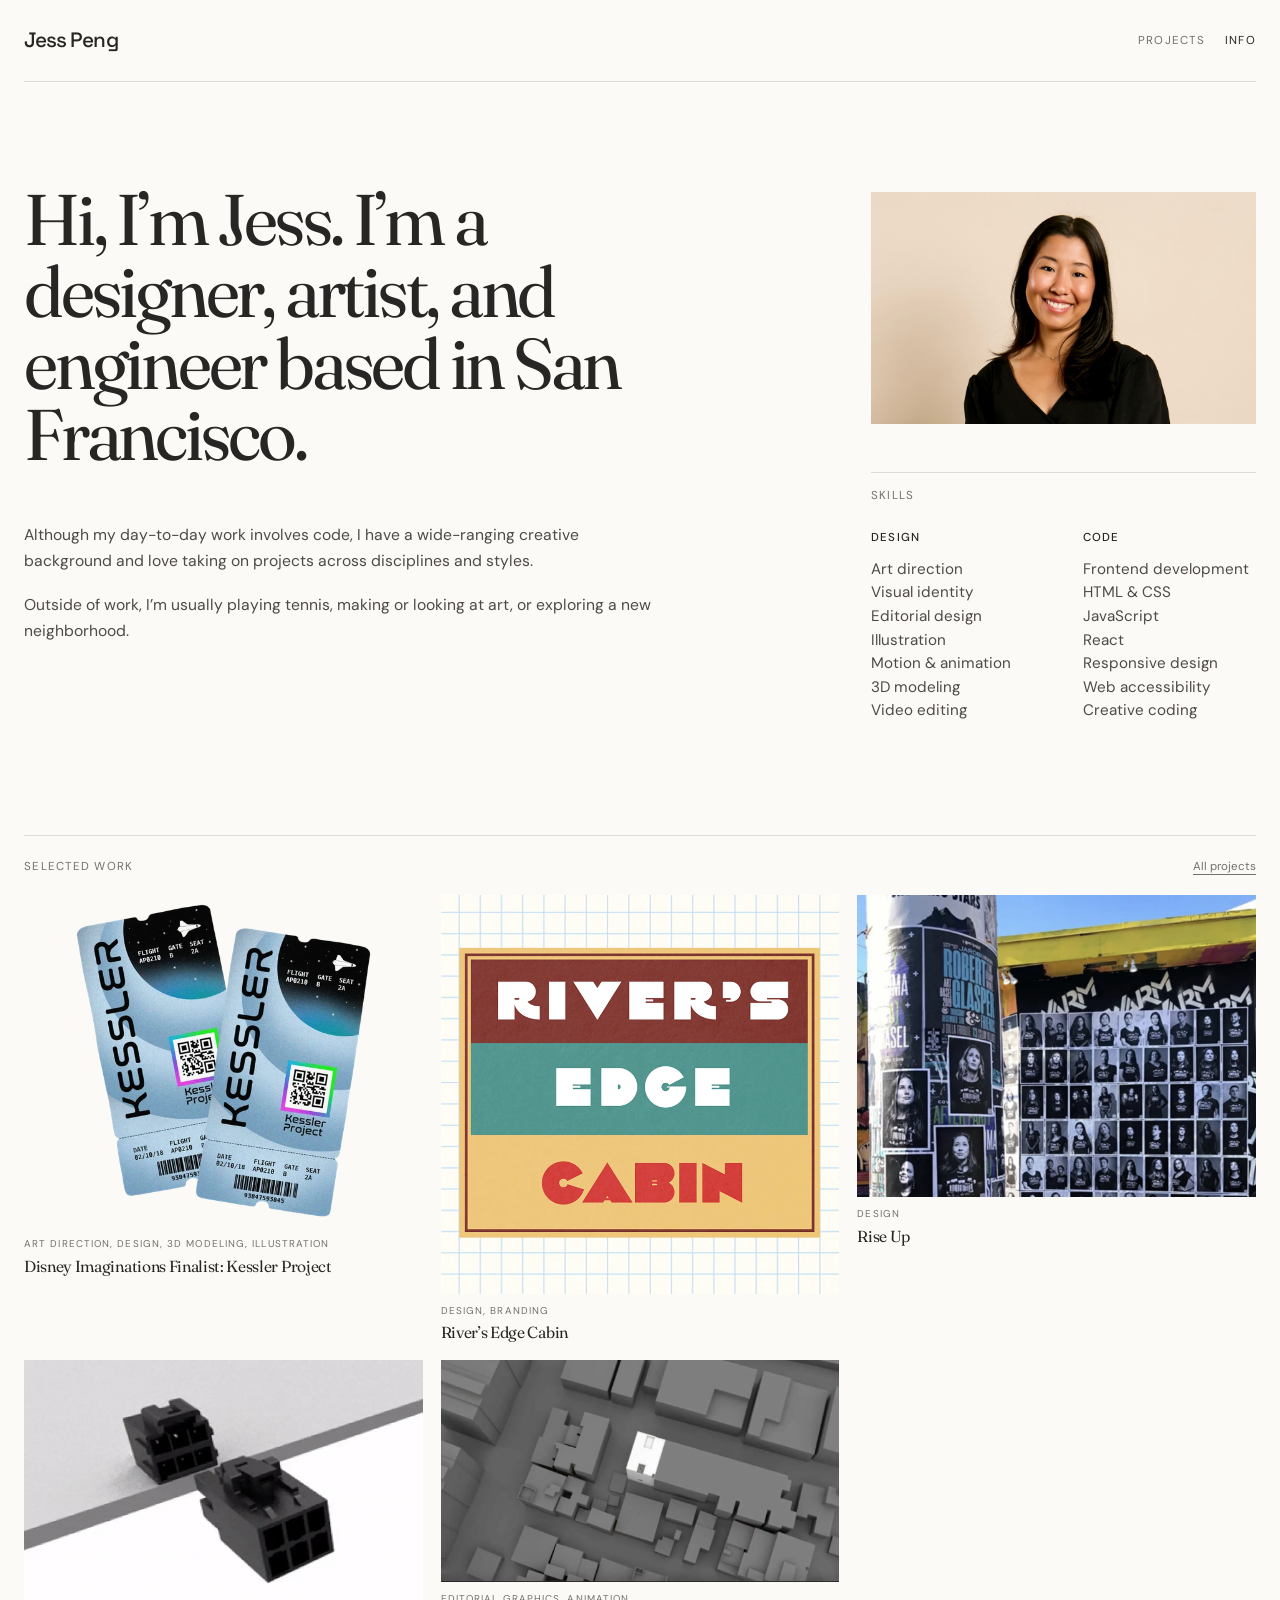
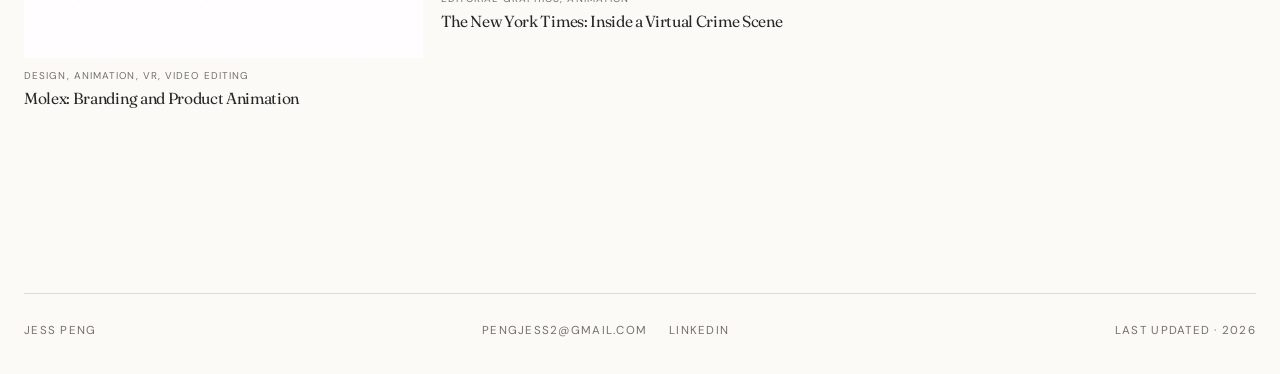
==== commit 8487285d: "Add portrait to info page" ====
--- a/about/index.html
+++ b/about/index.html
@@ -12,7 +12,7 @@
       href="https://fonts.googleapis.com/css2?family=DM+Sans:wght@400;500&amp;family=Fraunces:opsz,wght@9..144,300..600&amp;family=Space+Grotesk:wght@400;500&amp;display=swap"
       rel="stylesheet"
     />
-    <link rel="stylesheet" href="../styles.css?v=6" />
+    <link rel="stylesheet" href="../styles.css?v=7" />
     <script src="../script.js?v=13" defer></script>
   </head>
   <body class="about-page">
@@ -35,6 +35,9 @@
         </div>
 
         <aside class="about-skills" aria-labelledby="skills-title">
+          <figure class="about-portrait">
+            <img src="../assets/about/jess-portrait.jpg" alt="Portrait of Jess Peng" />
+          </figure>
           <p class="eyebrow" id="skills-title">Skills</p>
           <div class="about-skills-grid">
             <section class="about-skill-group">
--- a/styles.css
+++ b/styles.css
@@ -469,6 +469,17 @@
 
 .about-skills {
   padding-top: 8px;
+}
+
+.about-portrait {
+  margin: 0 0 clamp(30px, 4vw, 48px);
+  overflow: hidden;
+}
+
+.about-portrait img {
+  display: block;
+  width: 100%;
+  height: auto;
 }
 
 .about-skills > .eyebrow {
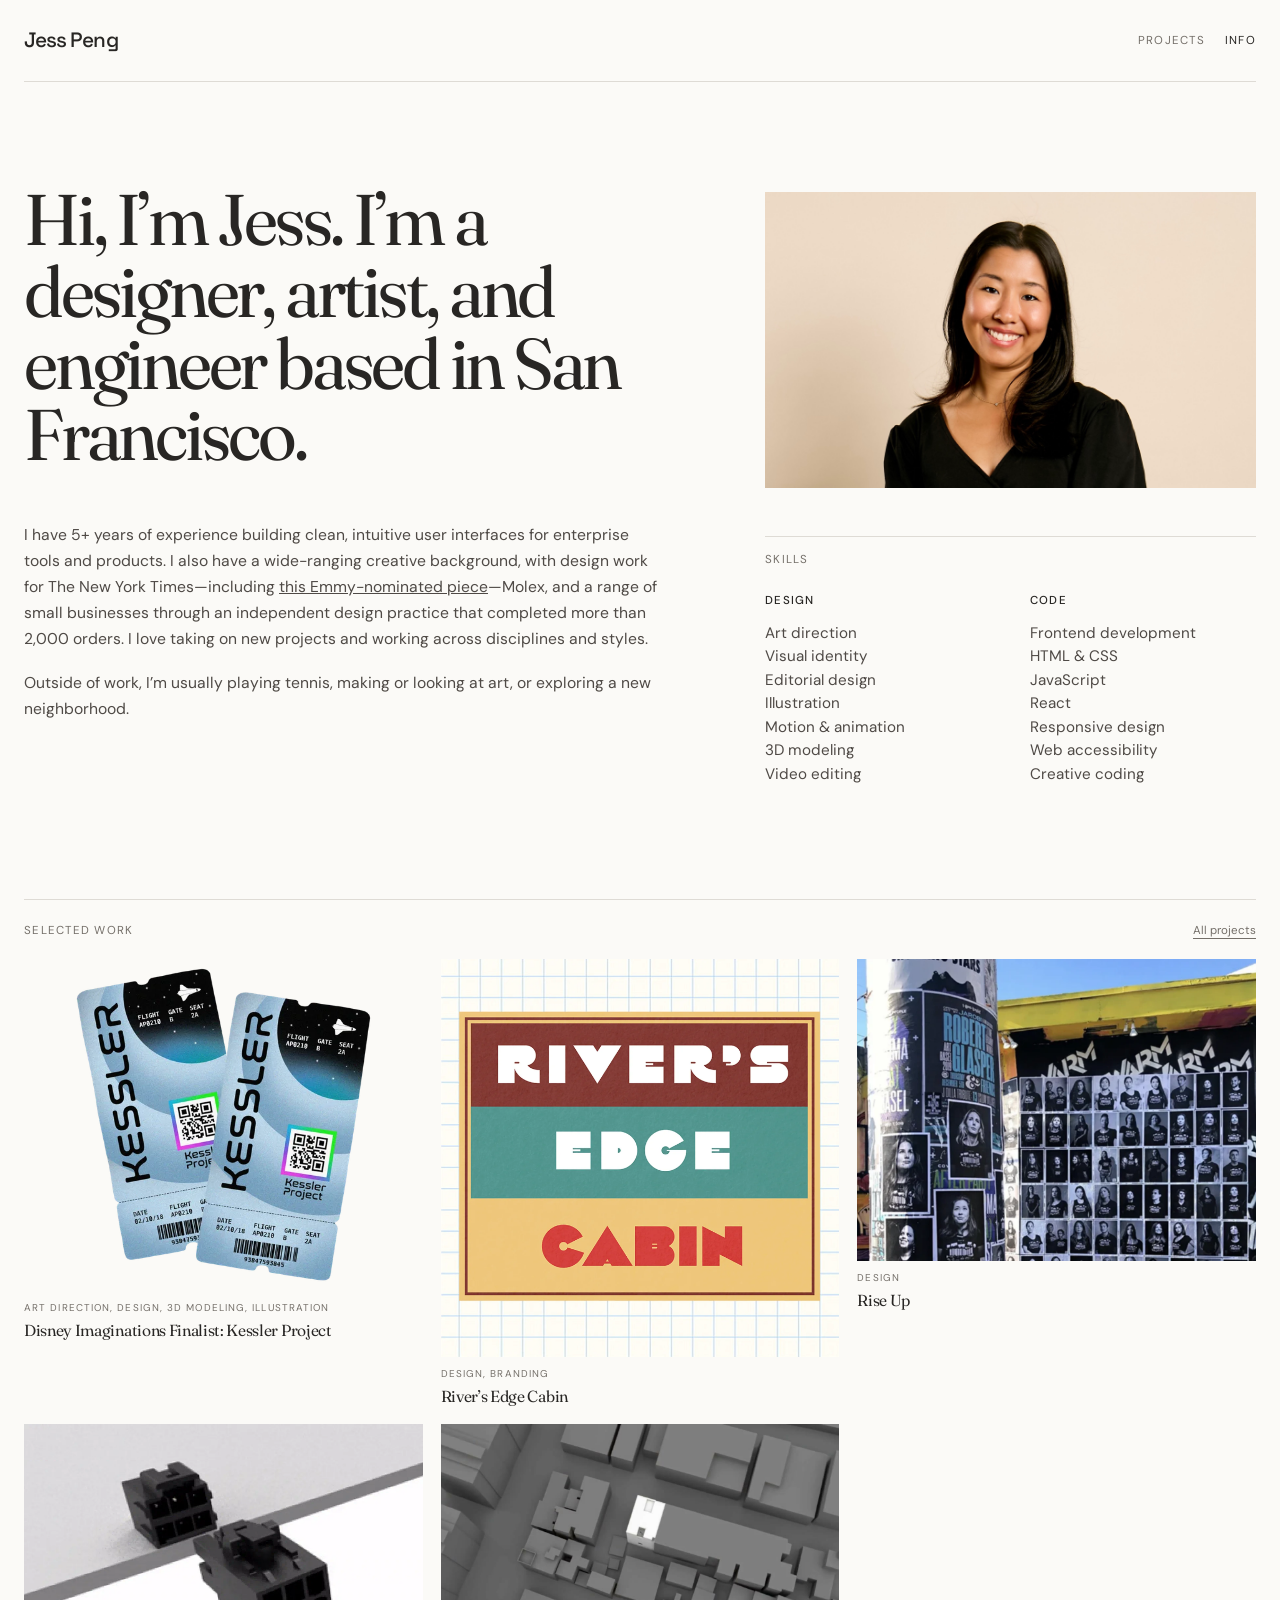
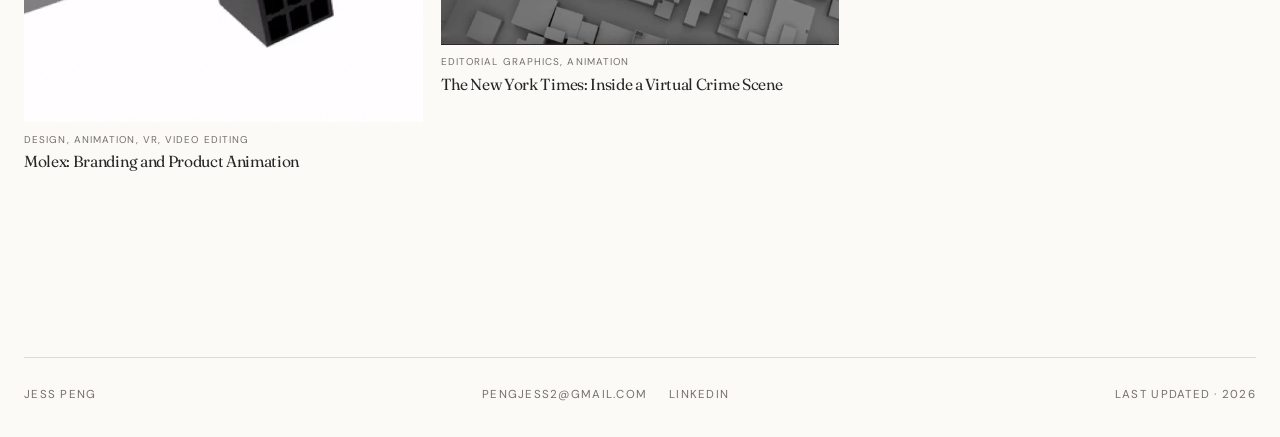
==== commit 6c6ab3d5: "Expand portfolio bio" ====
--- a/about/index.html
+++ b/about/index.html
@@ -29,7 +29,7 @@
         <div class="about-copy">
           <h1>Hi, I’m Jess. I’m a designer, artist, and engineer based in San Francisco.</h1>
           <div class="about-bio">
-            <p>Although my day-to-day work involves code, I have a wide-ranging creative background and love taking on projects across disciplines and styles.</p>
+            <p>I have 5+ years of experience building clean, intuitive user interfaces for enterprise tools and products. I also have a wide-ranging creative background, with design work for The New York Times—including <a href="https://www.nytimes.com/interactive/2018/06/24/world/middleeast/douma-syria-chemical-attack-augmented-reality-ar-ul.html" target="_blank" rel="noopener noreferrer">this Emmy-nominated piece</a>—Molex, and a range of small businesses through an independent design practice that completed more than 2,000 orders. I love taking on new projects and working across disciplines and styles.</p>
             <p>Outside of work, I’m usually playing tennis, making or looking at art, or exploring a new neighborhood.</p>
           </div>
         </div>
--- a/styles.css
+++ b/styles.css
@@ -441,9 +441,9 @@
 .about-hero {
   width: 100%;
   display: grid;
-  grid-template-columns: minmax(0, 1.45fr) minmax(350px, .75fr);
+  grid-template-columns: minmax(0, 1.15fr) minmax(420px, .85fr);
   align-items: start;
-  gap: clamp(56px, 8vw, 128px);
+  gap: clamp(48px, 6vw, 96px);
 }
 
 .about-copy h1 {
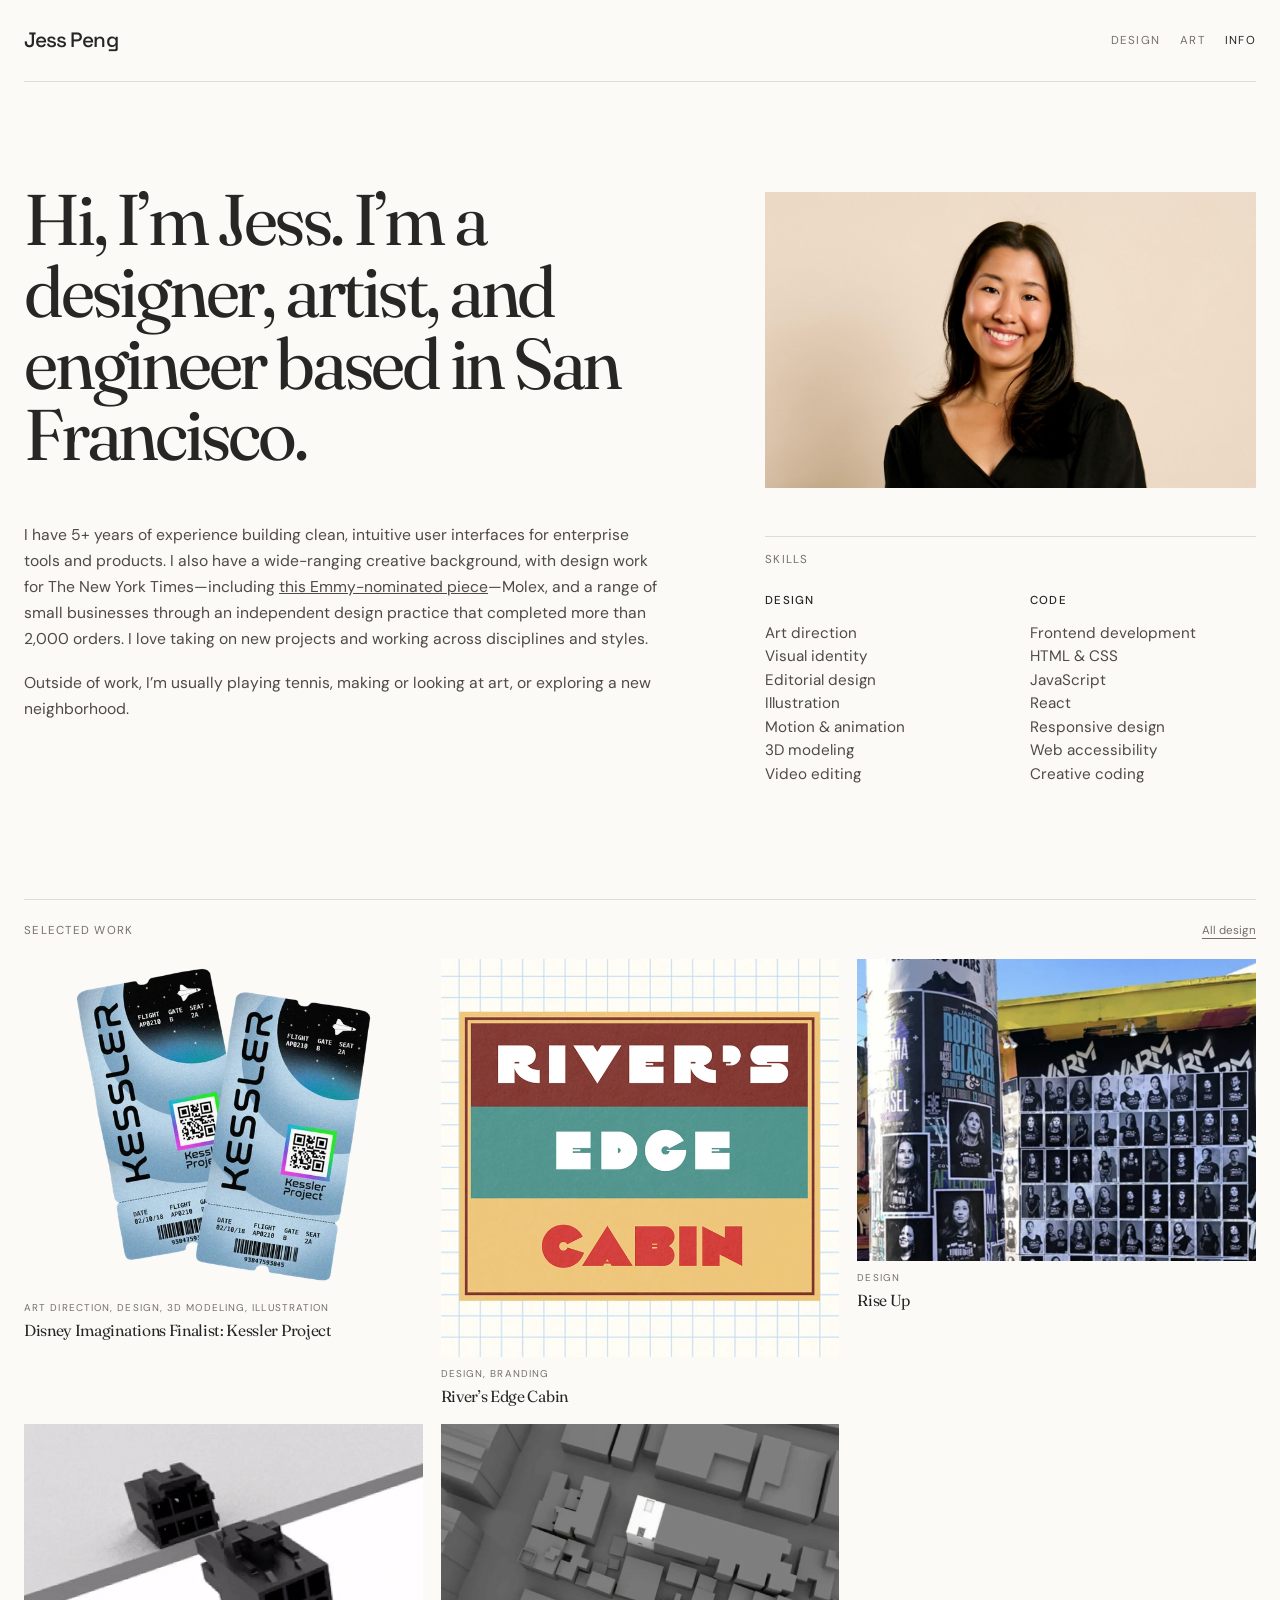
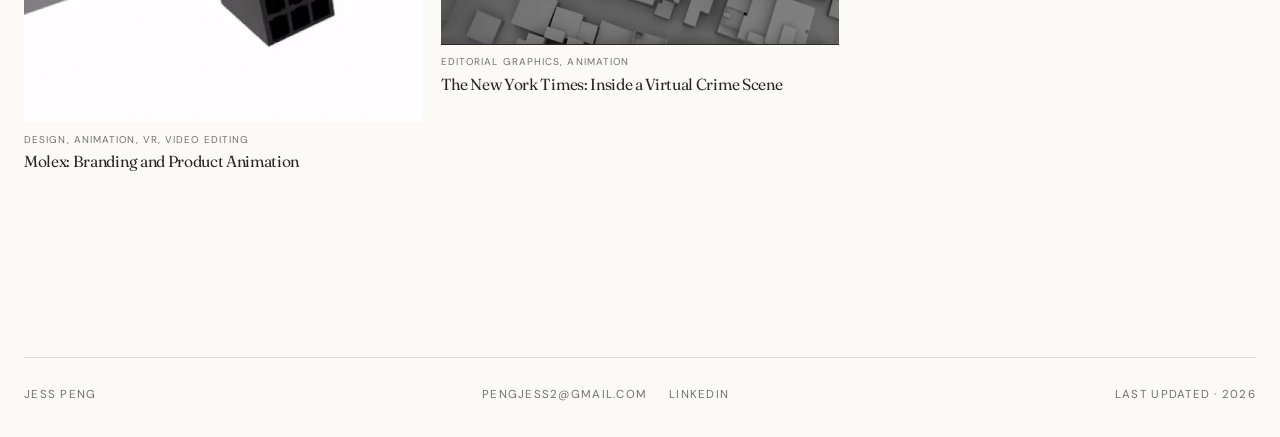
==== commit 5832c7dc: "Add art gallery" ====
--- a/about/index.html
+++ b/about/index.html
@@ -12,14 +12,15 @@
       href="https://fonts.googleapis.com/css2?family=DM+Sans:wght@400;500&amp;family=Fraunces:opsz,wght@9..144,300..600&amp;family=Space+Grotesk:wght@400;500&amp;display=swap"
       rel="stylesheet"
     />
-    <link rel="stylesheet" href="../styles.css?v=7" />
-    <script src="../script.js?v=13" defer></script>
+    <link rel="stylesheet" href="../styles.css?v=8" />
+    <script src="../script.js?v=14" defer></script>
   </head>
   <body class="about-page">
     <header class="site-header shell">
       <a class="wordmark" href="../" aria-label="Jess Peng, home">Jess Peng</a>
       <nav class="site-nav" aria-label="Primary navigation">
-        <a href="../">Projects</a>
+        <a href="../">Design</a>
+        <a href="../art/">Art</a>
         <a href="./" aria-current="page">Info</a>
       </nav>
     </header>
@@ -71,7 +72,7 @@
       <section class="more-work" aria-labelledby="selected-work-title">
         <div class="more-work-header">
           <p class="eyebrow" id="selected-work-title">Selected work</p>
-          <a class="more-work-all" href="../">All projects</a>
+          <a class="more-work-all" href="../">All design</a>
         </div>
         <div class="project-grid project-grid-compact" data-project-grid data-base="../"></div>
       </section>
--- a/styles.css
+++ b/styles.css
@@ -528,6 +528,102 @@
 .site-footer a:hover { color: var(--red); }
 .updated { justify-self: end; white-space: nowrap; }
 
+.art-main {
+  padding-bottom: clamp(36px, 5vw, 72px);
+}
+
+.art-grid {
+  column-count: 3;
+  column-gap: 18px;
+}
+
+.art-item {
+  display: block;
+  width: 100%;
+  margin: 0 0 18px;
+  padding: 0;
+  border: 0;
+  background: transparent;
+  break-inside: avoid;
+  cursor: zoom-in;
+  overflow: hidden;
+}
+
+.art-item img {
+  display: block;
+  width: 100%;
+  height: auto;
+  transition: transform 260ms ease, filter 260ms ease;
+}
+
+.art-item:hover img {
+  transform: scale(1.008);
+  filter: brightness(.97);
+}
+
+.art-item:focus-visible {
+  outline: 2px solid var(--red);
+  outline-offset: 3px;
+}
+
+.lightbox-open { overflow: hidden; }
+
+.art-lightbox {
+  width: 100vw;
+  height: 100dvh;
+  max-width: none;
+  max-height: none;
+  margin: 0;
+  padding: 48px;
+  border: 0;
+  background: rgba(22, 21, 20, .95);
+  color: #fff;
+  overflow: hidden;
+}
+
+.art-lightbox[open] {
+  display: grid;
+  place-items: center;
+}
+
+.art-lightbox::backdrop { background: rgba(22, 21, 20, .82); }
+
+.art-lightbox-stage {
+  display: grid;
+  width: 100%;
+  height: 100%;
+  place-items: center;
+}
+
+.art-lightbox-image {
+  display: block;
+  max-width: 100%;
+  max-height: calc(100dvh - 96px);
+  object-fit: contain;
+}
+
+.art-lightbox-close {
+  position: fixed;
+  z-index: 2;
+  top: 16px;
+  right: 18px;
+  padding: 8px 11px;
+  border: 1px solid rgba(255, 255, 255, .55);
+  border-radius: 999px;
+  background: rgba(22, 21, 20, .5);
+  color: #fff;
+  font: 500 .72rem/1 var(--sans);
+  letter-spacing: .04em;
+  cursor: pointer;
+}
+
+.art-lightbox-close:hover { background: rgba(255, 255, 255, .14); }
+
+.art-lightbox-close:focus-visible {
+  outline: 2px solid #fff;
+  outline-offset: 3px;
+}
+
 @media (min-width: 1100px) {
   .project-grid { grid-template-columns: repeat(3, minmax(0, 1fr)); }
 }
@@ -540,6 +636,7 @@
   .about-hero { grid-template-columns: 1fr; }
   .about-copy h1 { max-width: 15ch; }
   .about-skills { max-width: 560px; }
+  .art-grid { column-count: 2; }
 }
 
 @media (max-width: 699px) {
@@ -594,6 +691,10 @@
   .about-skills { padding-top: 4px; }
   .about-skills-grid { gap: 24px; }
   .about-skill-group ul { font-size: .9rem; }
+  .art-grid { column-count: 1; }
+  .art-item { margin-bottom: 14px; }
+  .art-lightbox { padding: 42px 14px 14px; }
+  .art-lightbox-image { max-height: calc(100dvh - 56px); }
 }
 
 @media (prefers-reduced-motion: reduce) {
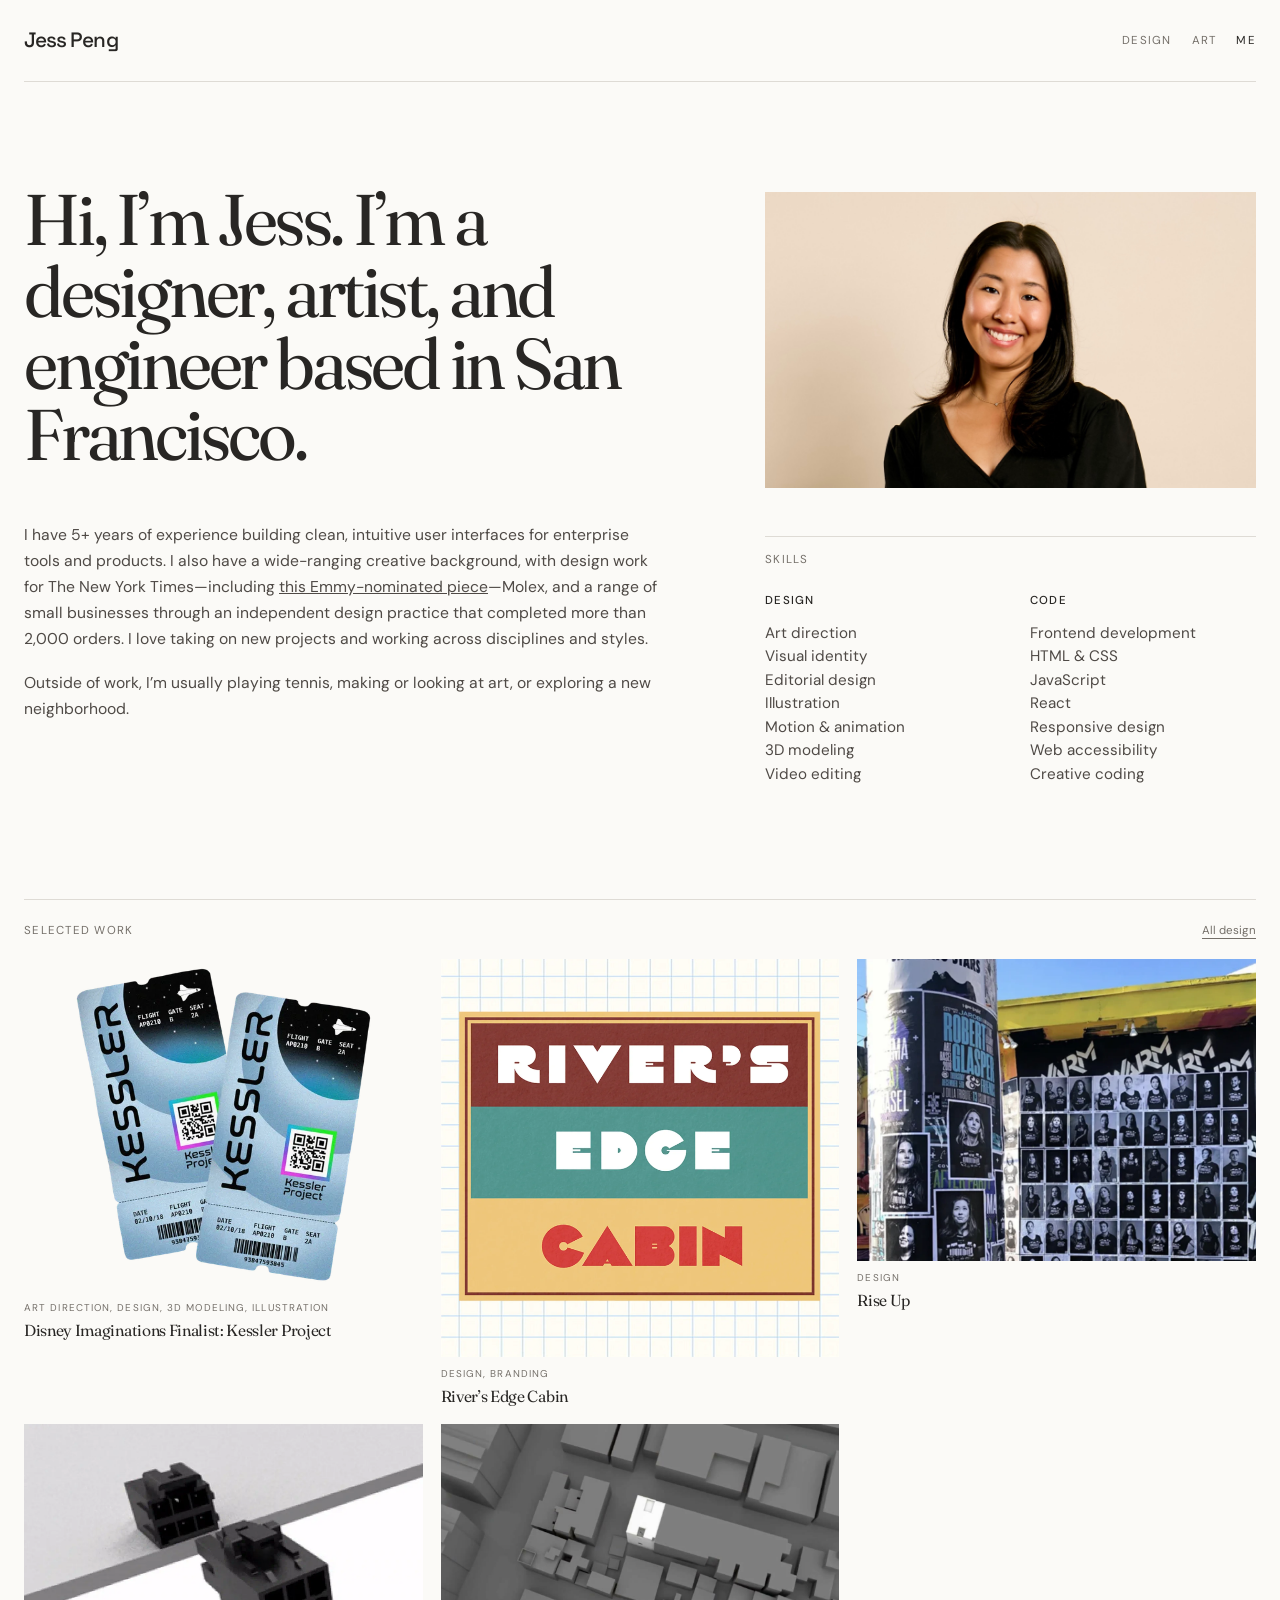
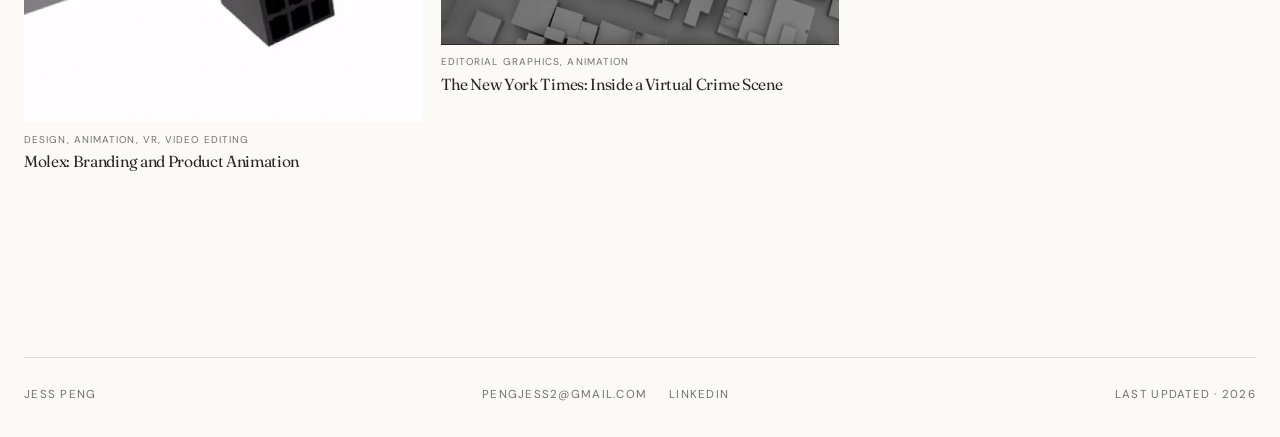
==== commit ead4f174: "Rename info navigation to me" ====
--- a/about/index.html
+++ b/about/index.html
@@ -21,7 +21,7 @@
       <nav class="site-nav" aria-label="Primary navigation">
         <a href="../">Design</a>
         <a href="../art/">Art</a>
-        <a href="./" aria-current="page">Info</a>
+        <a href="./" aria-current="page">Me</a>
       </nav>
     </header>
 
